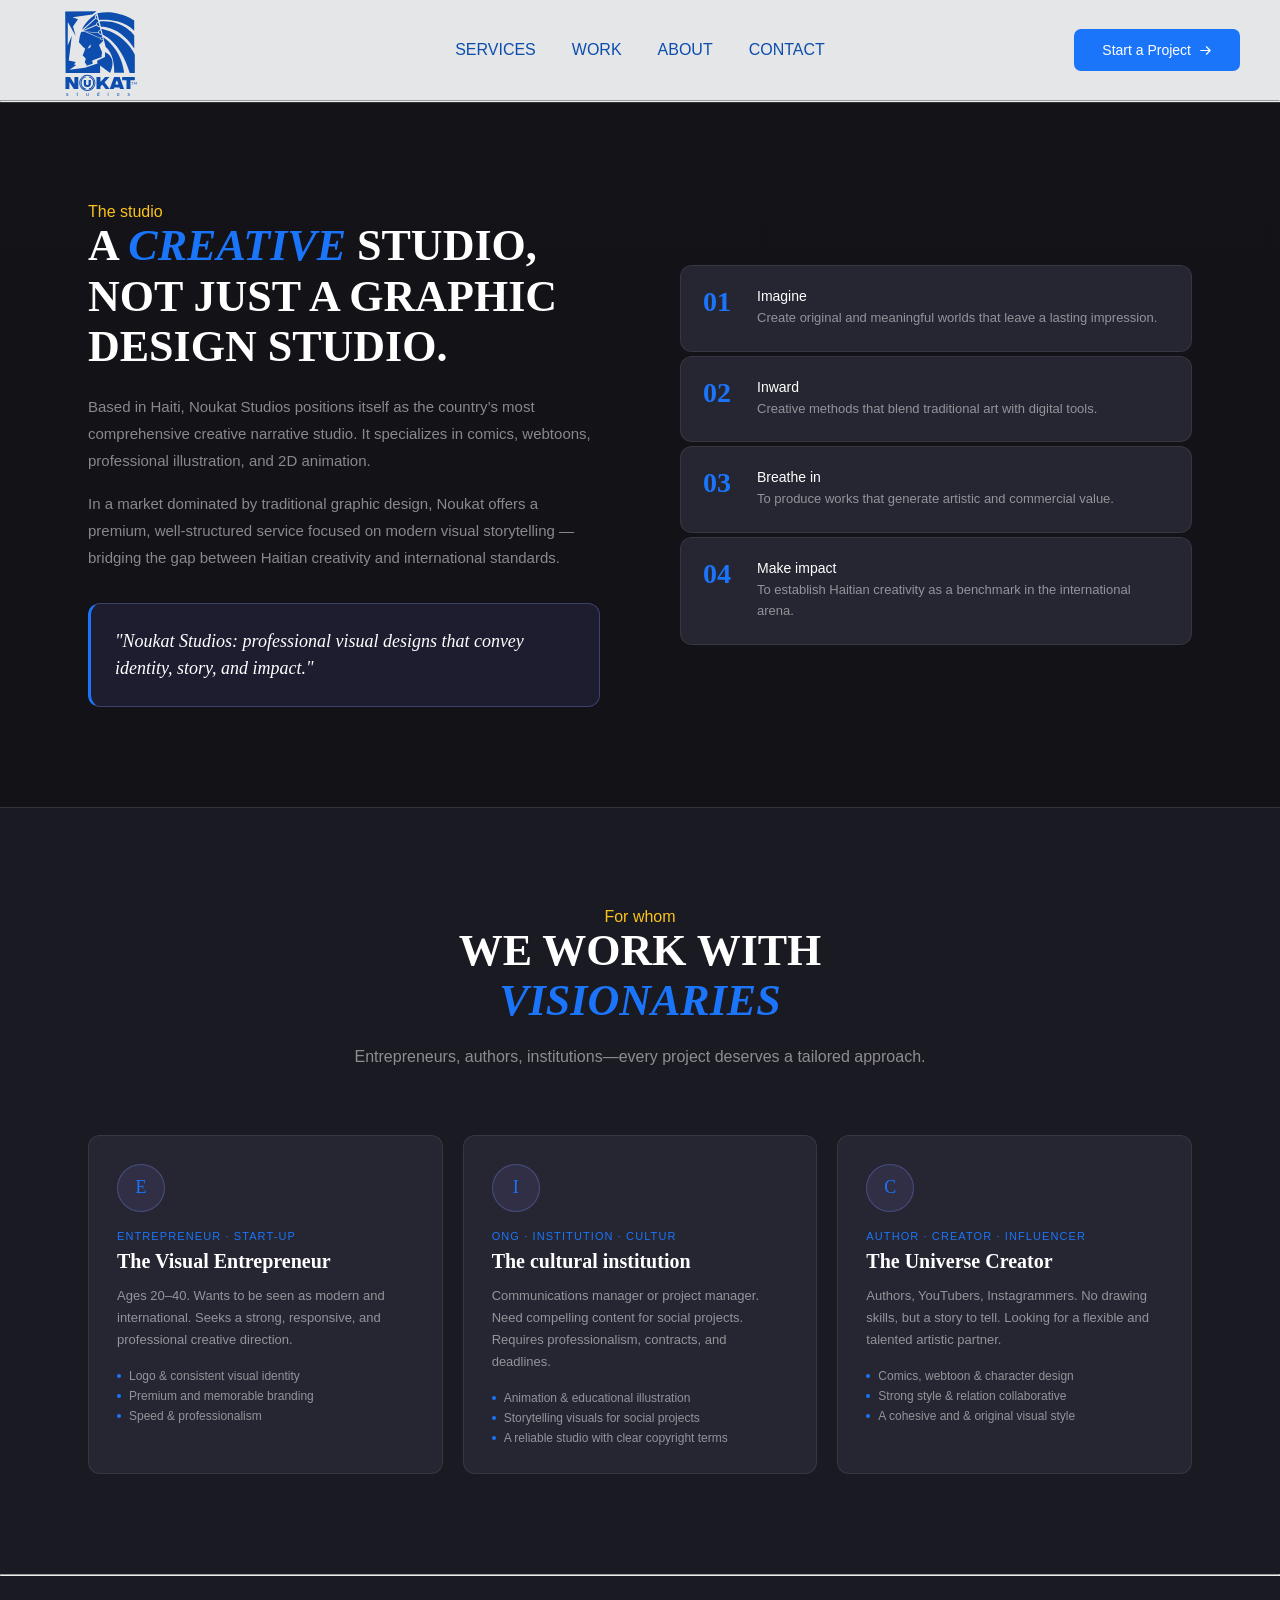
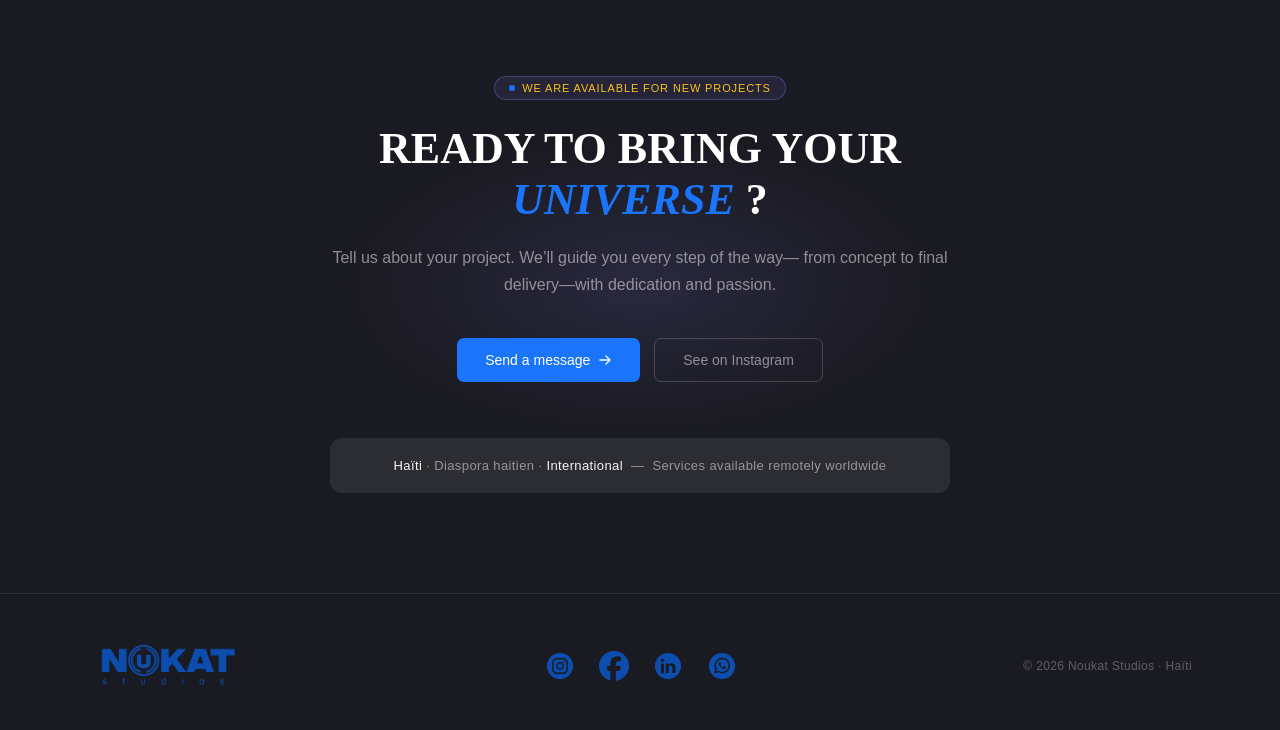
==== about.html @ bc316d93 "Update about.html" ====
<!DOCTYPE html>
<html lang="en">
    <head>
        <meta charset="UTF-8">
        <meta name="viewport" content="width=device-width, initial-scale=1.0">
        <meta name="author" content="Fritzner Richard">
        <title>Noukat studios</title>
        <link rel="icon" href="assets/icon/favicon_io/favicon.ico" type="image/x-icon">
        <link rel="stylesheet" href="css/stylesnoukat.css">
    </head>

    <body>

        <header>
          <nav class="navbar">

            <!-- ===================
                    GAUCHE — Logo 
                 =================== -->
            <div class="logo-nav-left">
                <a href="index.html">
                    <img src="assets/icon/Masque visionnaire Noukat studios-02.svg"
                         alt="Logo Noukat studios">
                </a>
            </div>
        
            <!-- ==========================
                   CENTRE — Liens desktop 
                 ========================== -->
            <ul class="nav-links">
                <li><a href="#services">Services</a></li>
                <li><a href="portfolio.html">Work</a></li>
                <li><a href="about.html">About</a></li>
                <li><a href="contact.html">Contact</a></li>
            </ul>
        
            <!-- =======================
                   DROITE — Bouton CTA 
                 ======================= -->
            <div class="nav-right">
                <a href="contact.html" class="btn btn-primary nav-btn">
                    Start a Project
                    <svg width="13" height="13" viewBox="0 0 14 14" fill="none">
                        <path d="M2 7h10M8 3l4 4-4 4"
                          stroke="currentColor" stroke-width="1.3"
                          stroke-linecap="round" stroke-linejoin="round"/>
                    </svg>
                </a>
            </div>
        
            <!-- BURGER ICON — mobile seulement -->
            <div class="menu-icon" onclick="openMenu()">☰</div>
        
            <!-- SIDEBAR MOBILE -->
            <ul class="sidebar">
                <li class="close-btn" onclick="closeMenu()">✕</li>
                <li><a href="#services">Services</a></li>
                <li><a href="portfolio.html">Portfolio</a></li>
                <li><a href="about.html">About</a></li>
                <li><a href="contact.html">Contact</a></li>
            </ul>
        
        </nav>
        </header>

        <script>
            function openMenu() {
                document.querySelector(".sidebar").style.right = "0";
            }

            function closeMenu() {
                document.querySelector(".sidebar").style.right = "-100%";
            }
        </script>


        <hr class="divider">


        <!-- ===================
                    ABOUT
             =================== -->
             <section class="section about about-section" id="about">
                <div class="section-bg about-bg"></div>
                <div class="container">
 
                    <div class="about-grid">
               
                      <!-- COLONNE GAUCHE — Texte -->
                      <div class="about-left">
                        <p class="section-label">The studio</p>
                        <h2 class="title-lg">
                          A <span class="accent italic">creative</span> studio,
                          not just a graphic design studio.
                        </h2>
               
                        <p class="about-text">
                            Based in Haiti, Noukat Studios positions itself as the country’s most comprehensive
                            creative narrative studio. It specializes in comics, webtoons,
                            professional illustration, and 2D animation.
                        </p>
                        <p class="about-text">
                            In a market dominated by traditional graphic design, Noukat offers
                            a premium, well-structured service focused on modern visual storytelling
                            — bridging the gap between Haitian creativity and international
                            standards.
                        </p>
               
                        <!-- Citation UVP -->
                        <div class="about-uvp">
                          <p class="uvp-text">
                            "Noukat Studios: professional visual designs
                            that convey identity, story, and impact."
                          </p>
                        </div>
                      </div>
               
                      <!-- COLONNE DROITE — Valeurs -->
                      <div class="about-values">
               
                        <div class="value-item">
                          <div class="value-num">01</div>
                          <div class="value-content">
                            <div class="value-title">Imagine</div>
                            <div class="value-desc">
                                Create original and meaningful worlds that leave a lasting impression.
                            </div>
                          </div>
                        </div>
               
                        <div class="value-item">
                          <div class="value-num">02</div>
                          <div class="value-content">
                            <div class="value-title">Inward</div>
                            <div class="value-desc">
                                Creative methods that blend traditional art with digital tools.
                            </div>
                          </div>
                        </div>
               
                        <div class="value-item">
                          <div class="value-num">03</div>
                          <div class="value-content">
                            <div class="value-title">Breathe in</div>
                            <div class="value-desc">
                                To produce works that generate artistic and commercial value.
                            </div>
                          </div>
                        </div>
               
                        <div class="value-item">
                          <div class="value-num">04</div>
                          <div class="value-content">
                            <div class="value-title">Make impact</div>
                            <div class="value-desc">
                                To establish Haitian creativity as a benchmark in the international arena.
                            </div>
                          </div>
                        </div>
               
                      </div>
               
                    </div>
                  </div>
             </section>


             <!-- ══════════════════════════════════════
                     5. CLIENTS CIBLES (PERSONAS)
                  ══════════════════════════════════════ -->
             <section class="section" id="clients">
                 <div class="container">
 
                 <div class="section-header">
                    <p class="section-label">For whom</p>
                    <h2 class="title-lg">
                        We work with
                    <span class="accent italic">visionaries</span>
                       </h2>
                       <p class="section-desc">
                        Entrepreneurs, authors, institutions—every project deserves a
                        tailored approach.
                      </p>
                </div>
 
      <div class="personas-grid">
 
        <!-- PERSONA 1 -->
        <div class="persona-card">
          <div class="persona-avatar">E</div>
          <p class="persona-type">Entrepreneur · Start-up</p>
          <h3 class="persona-title">The Visual Entrepreneur</h3>
          <p class="persona-desc">
            Ages 20–40. Wants to be seen as modern and international.
            Seeks a strong, responsive, and professional creative direction.
          </p>
          <div class="persona-needs">
            <div class="need-item">
              <span class="need-dot"></span>
              Logo &amp; consistent visual identity
            </div>
            <div class="need-item">
              <span class="need-dot"></span>
              Premium and memorable branding
            </div>
            <div class="need-item">
              <span class="need-dot"></span>
              Speed &amp; professionalism
            </div>
          </div>
        </div>
 
        <!-- PERSONA 2 -->
        <div class="persona-card">
          <div class="persona-avatar">I</div>
          <p class="persona-type">ONG · Institution · Cultur</p>
          <h3 class="persona-title">The cultural institution</h3>
          <p class="persona-desc">
            Communications manager or project manager. Need compelling content
            for social projects. Requires professionalism, contracts, and deadlines.
          </p>
          <div class="persona-needs">
            <div class="need-item">
              <span class="need-dot"></span>
              Animation &amp; educational illustration
            </div>
            <div class="need-item">
              <span class="need-dot"></span>
              Storytelling visuals for social projects
            </div>
            <div class="need-item">
              <span class="need-dot"></span>
              A reliable studio with clear copyright terms
            </div>
          </div>
        </div>
 
        <!-- PERSONA 3 -->
        <div class="persona-card">
          <div class="persona-avatar">C</div>
          <p class="persona-type">Author · Creator · Influencer</p>
          <h3 class="persona-title">The Universe Creator</h3>
          <p class="persona-desc">
            Authors, YouTubers, Instagrammers. No drawing skills,
            but a story to tell. Looking for a flexible and talented
            artistic partner.
          </p>
          <div class="persona-needs">
            <div class="need-item">
              <span class="need-dot"></span>
              Comics, webtoon &amp; character design
            </div>
            <div class="need-item">
              <span class="need-dot"></span>
              Strong style &amp; relation collaborative
            </div>
            <div class="need-item">
              <span class="need-dot"></span>
              A cohesive and &amp; original visual style
            </div>
          </div>
        </div>
 
      </div>
    </div>
  </section>
 
     <hr class="divider">

     <!-- ===========
              CTA
          =========== -->
          <section class="section cta-section" id="contact">
            <div class="cta-glow"></div>
            <div class="container">
              <div class="cta-inner">
                <div class="badge" style="margin: 0 auto 24px; display: flex; width: fit-content;">
                  <span class="badge-dot"></span>
                  We are available for new projects
                </div>
                <h2 class="title-lg">
                    Ready to bring your
                  <span class="accent italic">Universe</span> ?
                </h2>
                <p class="cta-sub">
                    Tell us about your project. We’ll guide you every step of the way—
                    from concept to final delivery—with dedication and passion.
                </p>
                <div class="cta-btns">
                  <a href="mailto:contact@noukatstudios.com" class="btn btn-primary">
                    Send a message
                    <svg width="14" height="14" viewBox="0 0 14 14" fill="none">
                      <path d="M2 7h10M8 3l4 4-4 4"
                        stroke="currentColor" stroke-width="1.3"
                        stroke-linecap="round" stroke-linejoin="round"/>
                    </svg>
                  </a>
                  <a href="https://www.instagram.com/noukat_studios/"
                     target="_blank"
                     class="btn btn-ghost">
                    <!--
                      target="_blank" → ouvre le lien dans un
                      NOUVEL onglet du navigateur.
                    -->
                    See on Instagram
                  </a>
                </div>
         
                <!-- Zone géographique -->
                <div class="geo-strip">
                  <strong>Haïti</strong> · Diaspora haitien ·
                  <strong>International</strong> &nbsp;—&nbsp;
                  Services available remotely worldwide
                </div>
         
              </div>
            </div>
          </section>


<!-- ══════════════════════════════════════
       7. FOOTER
       <footer> = pied de page.
       Balise sémantique reconnue par les
       navigateurs et Google.
  ══════════════════════════════════════ -->
  <footer class="footer">
    <div class="container">
      <div class="footer-inner">

        <!-- LOGO a gauche -->
        <div class="footer-logo">
          <img src="assets/icon/new logo Noukat studio-01.png" alt="logo noukat studios" class="footer-logo-img">
        </div>

        <!-- Liens au centre -->
        <nav class="footer-links">
          <a href="https://www.instagram.com/noukat_studios/" class="social-link"><img src="assets/icon/Icon_social_media-ig.svg" alt="logo IG" width="40"></a>
          <a href="https://www.facebook.com/noukatstudios/" class="social-link"><img src="assets/icon/facebook-app-round-icon-01.svg" alt="logo FB" width="34"></a>
          <a href="https://www.linkedin.com/company/noukat-studios/?viewAsMember=true" class="social-link"><img src="assets/icon/Icon_social_media-linkedin.svg" alt="logo linkedin" width="40"></a>
          <a href="https://wa.me/c/50938604335" class="social-link"><img src="assets/icon/Icon_social_media-whatsapp.svg" alt="logo whatsapp" width="40"></a>
        </nav>

        <!-- Copy a droite -->
        <p class="footer-copy">
          &copy; 2026 Noukat Studios · Haïti
          <!--
            &copy; = le symbole copyright ©
            C'est une entité HTML spéciale.
          -->
        </p>
 
      </div>
    </div>
   </footer>
        
  </body>

</html>
---- css/stylesnoukat.css ----
/* VARIABLES — à mettre EN PREMIER dans le CSS */
:root {
    --bg:         #1a1a22;
    --bg2:        #22222b;
    --bg3:        #262632;
    --accent:     #1b75fb;
    --accent-dim: rgba(127, 119, 221, 0.12);
    --accent-mid: rgba(112, 139, 228, 0.35);
    --white:      #ffffff;
    --text:       rgba(255, 255, 255, 0.956);
    --muted:      rgba(255, 255, 255, 0.50);
    --faint:      rgba(255, 255, 255, 0.08);
    --font-title: 'Open sans', serif;
    --font-body:  Arial, sans-serif;
    --radius:     12px;
    --radius-sm:  7px;
}

* {
    margin: 0;
    padding: 0;
    box-sizing: border-box;
}


/* NAVBAR FIX */

.navbar .container {
    position: relative;
    z-index: 1;
}

/* NAVBAR */
.navbar {
  position: fixed;
  top: 0;
  left: 0;
  width: 100%;
  height: 100px;
  display: flex;
  justify-content: space-between;  /* logo | centre | bouton */
  align-items: center;
  background-color: #e4e6e8;
  padding: 0 2.5rem;
  z-index: 1000;
}

/* LOGO GAUCHE */
.logo-nav-left img {
  height: 120px;
  width: auto;
  display: block;
  transition: transform 0.3s ease;
}

.logo-nav-left img:hover {
  transform: rotate(-5deg);
}

/* LIENS CENTRE — position absolute pour centrage parfait */
.nav-links {
  position: absolute;
  left: 50%;
  transform: translateX(-50%);
  display: flex;
  gap: 36px;
  list-style: none;
}

.nav-links a {
  text-decoration: none;
  color: #0d4dae;
  font-size: 1rem;
  font-weight: 500;
  text-transform: uppercase;
  transition: color 0.3s ease;
  position: relative;
  padding-bottom: 4px;
}

/* Underline animé — CORRECTION du bug 6 */
.nav-links a::after {
  content: "";
  position: absolute;
  left: 0;
  bottom: -3px;
  width: 0%;
  height: 2px;
  background: #1b75fb;
  transition: width 0.3s ease;   /* ← width sur ::after, pas sur a */
}

.nav-links a:hover {
  color: #1b75fb;
}

.nav-links a:hover::after {
  width: 100%;                    /* ← s'anime sur ::after */
}

/* BOUTON DROITE */
.nav-right {
  display: flex;
  align-items: center;
}



/* MENU ICON (burger) */
.menu-icon {
    font-size: 2.5rem;
    cursor: pointer;
    display: none; /*  cache sur desktop */
    color: #0d4dae;
}

/* SIDEBAR MOBILE */
.sidebar {
    position: fixed;
    top: 0;
    right: -100%; /* chache par defaut */
    height: 100vh;
    width: 250px;

    background-color: #2696ff;
    backdrop-filter: blur(10px);

    display: flex;
    flex-direction: column;
    padding: 2rem;
    gap: 2rem;

    transition: 0.3s;
    z-index: 999;
}

.sidebar li {
    text-decoration: none;
    list-style: none;
}

.sidebar a {
    text-decoration: none;
    text-transform: uppercase;
    color: #b3e4ff;
    font-size: 1.8rem;
}

/* BOUTON CLOSE */
.close-btn {
    font-size: 2rem;
    cursor: pointer;
    align-self: flex-end;
    color: #b3e4ff;
}

.sidebar li a:hover {
    color: #0d4dae;
}


/* espace pour eviter que le contenu soit cache sous navbar */
body {
    padding-top: 100px;         /* ← même valeur que height de la navbar */
    background-color: var(--bg);
    color: var(--text);
    font-family: var(--font-body);
}

/* ===================
      MOBILE VERSION 
   =================== */
@media (max-width: 768px) {

    .nav-links {
        display: none; /* cache menu desktop */
    }

    .menu-icon {
        display: block; /* affiche burger */
    }

    .logo-nav-left img {
        height: 70px;  /* <- Le logo reduit sur mobile */
        width: auto;
        transform: rotate(-5deg);
    }

    .nav-right {
      display: none;  /* <- cache le bouton CTA sur mobile */
    }

}


/* ============================
           SECTION HERO
   ============================*/

   .hero .container {
    position: relative;
    z-index: 1;
   }

   .hero {
    min-height: 100vh;
    padding-top: 100px;        /* ← doit correspondre à ta navbar de 100px */
    display: flex;
    align-items: center;
    position: relative;
    overflow: hidden;
    background: var(--bg);     /* ← fond sombre indispensable */
}

.hero-bg-image {
    position: absolute;
    inset: 0; /* top:0 right:0 bottom:0 left:0 */
    background-image: url(../image/illustration/cover_illustration_copy.webp);
    background-size: cover;
    background-position: right;
    background-repeat: no-repeat;
    opacity: 0.19; /* Controle la visibiliter */
    z-index: 0;
}

   .hero-grid-bg {
    position: absolute;
    inset: 0;
    background-image: radial-gradient(circle, rgba(127,119,221,0.08) 1px, transparent 1px);
    background-size: 40px 40px;
    pointer-events: none; /* pointer-events: none = l'element ne capte pas
                             les clics. la souris "passe a traverts". */
   }

   .hero-glow {
    position: absolute;
    top: -200px;
    right: -100px;
    width: 700px;
    height: 700px;
    border-radius: 50%;
    background: radial-gradient(circle, rgba(127, 119, 221, 0.12) 0%, transparent 70%);
    pointer-events: none;
   }

   /* Layout deux colonnes du hero */
   .hero-grid {
    display: grid;
    grid-template-columns: 1fr 1fr; /* 1fr 1fr = deux colonnes qui se partagent
                                       l'espace disponible a parts egales.
                                        fr = "fraction" de l'espace disponible. */
    gap: 60px;
    align-items: center;
    width: 100%;
   }

   .hero-stats {
    display: grid;
    grid-template-columns: repeat(3, auto);
    gap: 0;
    border-top: 0.5px solid var(--faint);
    padding-top: 32px;
    width: fit-content;
}

   .hero-left {
    animation: fadeInUp 0.8s ease both;
   }

   .hero-tagline {
    font-size: 13px;
    letter-spacing: 0.1rem;
    text-transform: uppercase;
    color: var(--muted);
    margin-bottom: 20px;
    font-weight: 300;
   }

   .hero-h1 {
    font-family: var(--font-title);
    font-size: clamp(40px, 6vw, 72px);
    font-weight: 800;
    text-transform: uppercase;
    line-height: 1.06;
    color: var(--white);
    margin-bottom: 24px;
   }
   
   .hero-sub {
    font-size: 16px;
    color: var(--muted);
    line-height: 1.75;
    max-width: 460px;
    margin-bottom: 38px;
  }

  /* IMAGE HERO — couvre tout le cadre */
.hero-artwork {
    position: absolute;  /* se superpose au fond du cadre */
    top: 0;
    left: 0;
    width: 100%;
    height: 100%;
    object-fit: cover;   /* ← remplit le cadre sans déformer l'image */
    object-position: center top;  /* ← cadre sur le haut de l'image */
    border-radius: 12px;
}

  .hero-btns {
    display: flex;
    gap: 12px;
    flex-wrap: wrap; /* flex-wrap: wrap → si pas assez de place,
                        les éléments passent à la ligne suivante */
    margin-bottom: 52px;
  }

  /* BOUTONS */
.btn {
    display: inline-flex;
    align-items: center;
    gap: 8px;
    padding: 13px 28px;
    border-radius: 7px;
    font-size: 14px;
    font-weight: 500;
    cursor: pointer;
    transition: all 0.25s ease;
    border: none;
    text-decoration: none;
}

.btn-primary {
    background: var(--accent);
    color: #fff;
}

.btn-primary:hover {
    background: #f89810;
    transform: translateY(-2px);
}

.btn-ghost {
    background: transparent;
    color: var(--muted);
    border: 0.5px solid rgba(255,255,255,0.18);
}

.btn-ghost:hover {
    color: var(--white);
    border-color: rgba(255,255,255,0.45);
    transform: translateY(-2px);
}

/* STATS */
.stat {
    padding: 0 36px 0 0;
    border-right: 0.5px solid var(--faint);
    margin-right: 36px;
}

.stat:last-child {
    border-right: none;
    margin-right: 0;
}

.stat-num {
    font-size: 32px;
    font-weight: 600;
    color: var(--white);
    line-height: 1;
}

.stat-label {
    font-size: 11px;
    color: var(--muted);
    margin-top: 4px;
}

/* HERO RIGHT — Colonne artwork */
.hero-right {
    display: flex;
    justify-content: center;
    align-items: center;
    position: relative;
}

.hero-art-frame {
    width: 100%;
    max-width: 460px;
    aspect-ratio: 3 / 4;
    border-radius: 12px;
    border: 0.5px solid rgba(127,119,221,0.25);
    background: #16161d;
    display: flex;
    align-items: center;
    justify-content: center;
    flex-direction: column;
    gap: 12px;
    position: relative;
    overflow: hidden;
}

.art-placeholder-text {
    font-size: 13px;
    color: var(--muted);
    text-align: center;
    padding: 0 32px;
}

.art-placeholder-icon {
    width: 56px;
    height: 56px;
    border-radius: 50%;
    background: var(--accent-dim);
    border: 1px solid var(--accent-mid);
    display: flex;
    align-items: center;
    justify-content: center;
}

/* FLOATING CARDS 
.floating-card {
    position: absolute;
    background: rgba(54, 54, 70, 0);
    border: 0.5px solid rgb(55, 225, 255);
    border-radius: 7px;
    padding: 10px 14px;
    backdrop-filter: blur(10px);
}

.floating-card.top-right {
    top: 20px;
    right: -20px;
}

.floating-card.bottom-left {
    bottom: 28px;
    left: -20px;
}

.fc-title {
    font-size: 12px;
    font-weight: 500;
    color: #fbc31b;
    margin-bottom: 2px;
}

.fc-sub {
    font-size: 11px;
    color: var(--muted);
}
    */

/* BADGE */
.badge {
    display: inline-flex;
    align-items: center;
    gap: 7px;
    background: var(--accent-dim);
    border: 0.5px solid var(--accent-mid);
    border-radius: 99px;
    padding: 5px 14px;
    font-size: 11px;
    letter-spacing: 0.08em;
    text-transform: uppercase;
    color: #fbc31b;   /* #1b75fb */
}

.badge-dot {
    width: 6px;
    height: 6px;
    border-radius: 50%;
    background: var(--accent);
}

/* CONTAINER */
.container {
    max-width: 1160px;
    margin: 0 auto;
    padding: 0 28px;
}

@keyframes fadeInUp {
    from {
        opacity: 0;
        transform: translateY(28px);
    }
    to {
        opacity: 1;
        transform: translateY(0);
    }
}

/* =====================
      SECTION SERVICES 
   ===================== */
   .section {
    padding: 100px 0;
   }

   .section-header {
    text-align: center;
    max-width: 580px;
    margin: 0 auto 64px;
   }

   .section-label {
    color: #fbc31b;
   }

   .accent-italic {
    color: #2696ff;
   }

   .section-header .title-lg {
    margin-bottom: 16px;
   }

   .section-desc {
    font-size: 16px;
    color: var(--muted);
    line-height: 1.75;
   }


   /* TITRES DE SECTION */
.title-lg {
  font-family: var(--font-title);
  font-size: clamp(28px, 4vw, 44px);
  font-weight: 700;
  text-transform: uppercase;
  line-height: 1.15;
  color: var(--white);
  margin-bottom: 16px;
}

.accent {
  color: var(--accent);
}

.italic {
  font-style: italic;
}


   .services-section {
    position: relative;
    overflow: hidden;
   }

   .services-section .container {
    position: relative;
    z-index: 1;
   }

   .services-bg {
    position: absolute;
    inset: 0;
    background-image: url(../image/illustration/Design-Cover-3.webp);
    opacity: 0.19; /* Controle la visibiliter */
    background-size: cover;
    background-position: center;
    z-index: 0;
   }

   /* GRILLE DE 3 CARTES SERVICES */
   .services-grid {
    display: grid;
    grid-template-columns: repeat(3, 1fr); /* repeat (3, 1fr) = 3 colonnes egales.
                                               equivalent a ecrire "1fr 1fr 1fr". */
    gap: 20px;
   }

   .service-card {
    background: var(--bg3);
    border: 0.5px solid var(--faint);
    border-radius: var(--radius);
    padding: 32px 28px;
    transition: border-color 0.3s, transform 0.3s;
    cursor: default;
   }

   .service-card:hover {
    border-color: var(--accent-mid);
    transform: translateY(-4px);
   }

   .service-icon {
    width: 44px;
    height: 44px;
    border-radius: var(--radius-sm);
    background: var(--accent-dim);
    border: 0.5px solid var(--accent-mid);
    display: flex;
    align-items: center;
    justify-content: center;
    margin-bottom: 22px;
   }

   .service-number {
    font-family: var(--font-title);
    font-size: 11px;
    color: var(--accent);
    letter-spacing: 0.1em;
    margin-bottom: 10px;
   }

   .service-title {
    font-family: var(--font-title);
    font-size: 22px;
    font-weight: 600;
    color: var(--white);
    margin-bottom: 12px;
    line-height: 1.2;
   }

   .service-desc {
    font-size: 14px;
    color: var(--muted);
    line-height: 1.7;
    margin-bottom: 24px;
  }

  .service-tags {
    display: flex;
    flex-wrap: wrap;
    gap: 6px;
  }

  .service-tag {
    padding: 3px 10px;
    background: var(--faint);
    border-radius: 99px;
    font-size: 11px;
    color: var(--muted);
  }


  /* ============================
           SECTION A PROPOS
     ============================ */
     .about-section .container {
      position: relative;
      z-index: 1;
  }

   .about {
      background: var(--bg2);
      border-top: 0.5px solid var(--faint);
      border-bottom: 0.5px solid var(--faint);
    }

   .about-section {
      position: relative;
      overflow: hidden;
  }
  
  .about-bg {
      position: absolute;
      inset: 0;
      background-image: 
          linear-gradient(rgba(17,17,22,0.9), rgba(17,17,22,0.95)),
          url("../image/background/about-bg.webp");
      background-size: cover;
      background-position: center;
      z-index: 0;
  }
 
    .about-grid {
      display: grid;
      grid-template-columns: 1fr 1fr;
      gap: 80px;
      align-items: center;
    }
 
    .about-left .title-lg {
      margin-bottom: 20px;
    }
 
    .about-text {
      font-size: 15px;
      color: var(--muted);
      line-height: 1.8;
      margin-bottom: 16px;
    }
 
    .about-uvp {
      margin-top: 32px;
      padding: 24px;
      background: var(--accent-dim);
      border: 0.5px solid var(--accent-mid);
      border-radius: var(--radius);
      border-left: 3px solid var(--accent);
    }
 
    .uvp-text {
      font-family: var(--font-title);
      font-size: 18px;
      font-style: italic;
      color: var(--white);
      line-height: 1.5;
    }
 
    /* Valeurs clés à droite */
    .about-values {
      display: flex;
      flex-direction: column;
      /* flex-direction: column → les enfants s'empilent
         verticalement (au lieu de la ligne par défaut) */
      gap: 4px;
    }
 
    .value-item {
      display: flex;
      align-items: flex-start;
      /* flex-start → aligne en haut (et non au centre) */
      gap: 18px;
      padding: 22px;
      background: var(--bg3);
      border: 0.5px solid var(--faint);
      border-radius: var(--radius);
      transition: border-color 0.25s;
    }
 
    .value-item:hover {
      border-color: var(--accent-mid);
    }
 
    .value-num {
      font-family: var(--font-title);
      font-size: 28px;
      font-weight: 600;
      color: var(--accent);
      line-height: 1;
      min-width: 36px;
    }
 
    .value-content {}
 
    .value-title {
      font-size: 14px;
      font-weight: 500;
      color: var(--white);
      margin-bottom: 4px;
    }
 
    .value-desc {
      font-size: 13px;
      color: var(--muted);
      line-height: 1.6;
    }


    /* ══════════════════════════════════════════════════
     5. SECTION CLIENTS CIBLES (PERSONAS)
  ══════════════════════════════════════════════════ */
  .personas-grid {
      display: grid;
      grid-template-columns: repeat(3, 1fr);
      gap: 20px;
    }
 
    .persona-card {
      background: var(--bg3);
      border: 0.5px solid var(--faint);
      border-radius: var(--radius);
      padding: 28px;
      transition: border-color 0.3s, transform 0.3s;
    }
 
    .persona-card:hover {
      border-color: var(--accent-mid);
      transform: translateY(-4px);
    }
 
    .persona-avatar {
      width: 48px;
      height: 48px;
      border-radius: 50%;
      background: var(--accent-dim);
      border: 1px solid var(--accent-mid);
      display: flex;
      align-items: center;
      justify-content: center;
      margin-bottom: 18px;
      font-family: var(--font-title);
      font-size: 18px;
      color: var(--accent);
    }
 
    .persona-type {
      font-size: 11px;
      letter-spacing: 0.1em;
      text-transform: uppercase;
      color: var(--accent);
      margin-bottom: 8px;
    }
 
    .persona-title {
      font-family: var(--font-title);
      font-size: 20px;
      font-weight: 600;
      color: var(--white);
      margin-bottom: 12px;
    }
 
    .persona-desc {
      font-size: 13px;
      color: var(--muted);
      line-height: 1.7;
      margin-bottom: 18px;
    }
 
    .persona-needs {
      display: flex;
      flex-direction: column;
      gap: 6px;
    }
 
    .need-item {
      display: flex;
      align-items: center;
      gap: 8px;
      font-size: 12px;
      color: var(--muted);
    }
 
    .need-dot {
      width: 4px;
      height: 4px;
      border-radius: 50%;
      background: var(--accent);
      flex-shrink: 0;
      /* flex-shrink: 0 → le point ne rétrécit jamais */
    }
 
 
    /* ══════════════════════════════════════════════════
       6. SECTION CTA (APPEL À L'ACTION)
    ══════════════════════════════════════════════════ */
    .cta-section {
      text-align: center;
      position: relative;
      overflow: hidden;
    }
 
    .cta-glow {
      position: absolute;
      top: 50%;
      left: 50%;
      transform: translate(-50%, -50%);
      /*
        transform: translate(-50%, -50%) →
        déplace l'élément de -50% de SA PROPRE taille.
        Combiné avec top:50% left:50%, ça centre parfaitement.
      */
      width: 600px;
      height: 300px;
      border-radius: 50%;
      background: radial-gradient(
        ellipse,
        rgba(127, 119, 221, 0.15) 0%,
        transparent 70%
      );
      pointer-events: none;
    }
 
    .cta-inner {
      position: relative;
      max-width: 620px;
      margin: 0 auto;
    }
 
    .cta-inner .title-lg {
      margin-bottom: 18px;
    }
 
    .cta-sub {
      font-size: 16px;
      color: var(--muted);
      margin-bottom: 40px;
      line-height: 1.7;
    }
 
    .cta-btns {
      display: flex;
      gap: 14px;
      justify-content: center;
      flex-wrap: wrap;
    }
 
    /* Zone géographique */
    .geo-strip {
      margin-top: 56px;
      padding: 20px;
      background: var(--faint);
      border-radius: var(--radius);
      font-size: 13px;
      color: var(--muted);
      letter-spacing: 0.03em;
      text-align: center;
    }
 
    .geo-strip strong {
      color: var(--text);
      font-weight: 500;
    }


    /* ══════════════════════════════════════════════════
         7. FOOTER
      ══════════════════════════════════════════════════ */
      .footer {
        border-top: 0.5px solid var(--faint);
        padding: 40px 0 32px;
      }
   
      .footer-inner {
        display: flex;
        align-items: center;
        justify-content: space-between;
        flex-wrap: wrap;
        gap: 20px;
      }
   
      .footer-logo {
        font-family: var(--font-title);
        font-size: 16px;
        color: var(--white);
        letter-spacing: 0.05em;
      }

      .footer-logo-img {
        width: 170px;
        height: auto;
        display: block;
    }
   
      .footer-links {
        display: flex;
        gap: 24px;
      }

      .social-link {
        display: inline-flex;
        transition: transform 0.3s ease;
    }
    
    .social-link:hover { transform: translateY(-4px); }
    
    .social-link img {
        width: 30px;
        height: 30px;
        transition: filter 0.3s ease;
    }
    
    .social-link:hover img {
        filter: brightness(0) invert(1);
    }
    
    .footer-copy {
        font-size: 12px;
        color: rgba(255,255,255,0.3);
        letter-spacing: 0.03em;
    }
   
   
      /* ══════════════════════════════════════════════════
         ANIMATIONS
         @keyframes définit les étapes d'une animation.
      ══════════════════════════════════════════════════ */
      @keyframes fadeInUp {
        /*
          from → état de DÉPART de l'animation
          to   → état de ARRIVÉE de l'animation
        */
        from {
          opacity: 0;
          /* opacity: 0 → invisible */
          transform: translateY(28px);
          /* décalé de 28px vers le bas */
        }
        to {
          opacity: 1;
          /* opacity: 1 → visible */
          transform: translateY(0);
          /* revient à sa position normale */
        }
      }
   
      @keyframes pulse {
        0%, 100% { opacity: 1; }
        50% { opacity: 0.5; }
        /*
          Le point du badge "pulse" entre opacité 1 et 0.5.
          0%=début, 50%=milieu, 100%=fin (=début car en boucle)
        */
      }
   
      .badge-dot {
        animation: pulse 2s ease-in-out infinite;
        /*
          "infinite" → l'animation se répète à l'infini.
        */
      }
   
   
      /* ══════════════════════════════════════════════════
         RESPONSIVE — MEDIA QUERIES
         Adapte la page aux différents écrans.
   
         @media (max-width: 768px) → s'applique uniquement
         si la largeur de l'écran est ≤ 768px (tablettes/mobile)
      ══════════════════════════════════════════════════ */




      @media (max-width: 900px) {
        .services-grid,
        .personas-grid {
          grid-template-columns: 1fr;
          /* sur petit écran : 1 seule colonne */
        }
      }
   
      @media (max-width: 768px) {
        .hero-grid,
        .about-grid {
          grid-template-columns: 1fr;
          /* une seule colonne sur mobile */
          gap: 40px;
        }

        .footer-logo-img {
          width: 120px;
      }
   
        .hero-right {
          display: none;
          /* cache l'artwork sur mobile pour gagner de la place */
        }
   
        .nav-links {
          display: none;
          /* cache les liens nav sur mobile */
        }
   
        .hero-stats {
          grid-template-columns: repeat(3, auto);
        }
   
        .footer-inner {
          flex-direction: column;
          text-align: center;
        }
   
        .footer-links {
          justify-content: center;
          transition: 0.3s ease;
        }
        .footer-links:hover {
            color: #e4e6e8;
        }

        .footer-copy {
          font-size: 12px;
          color: rgba(255, 255, 255, 0.35);
          letter-spacing: 0.03em;
      }

      }
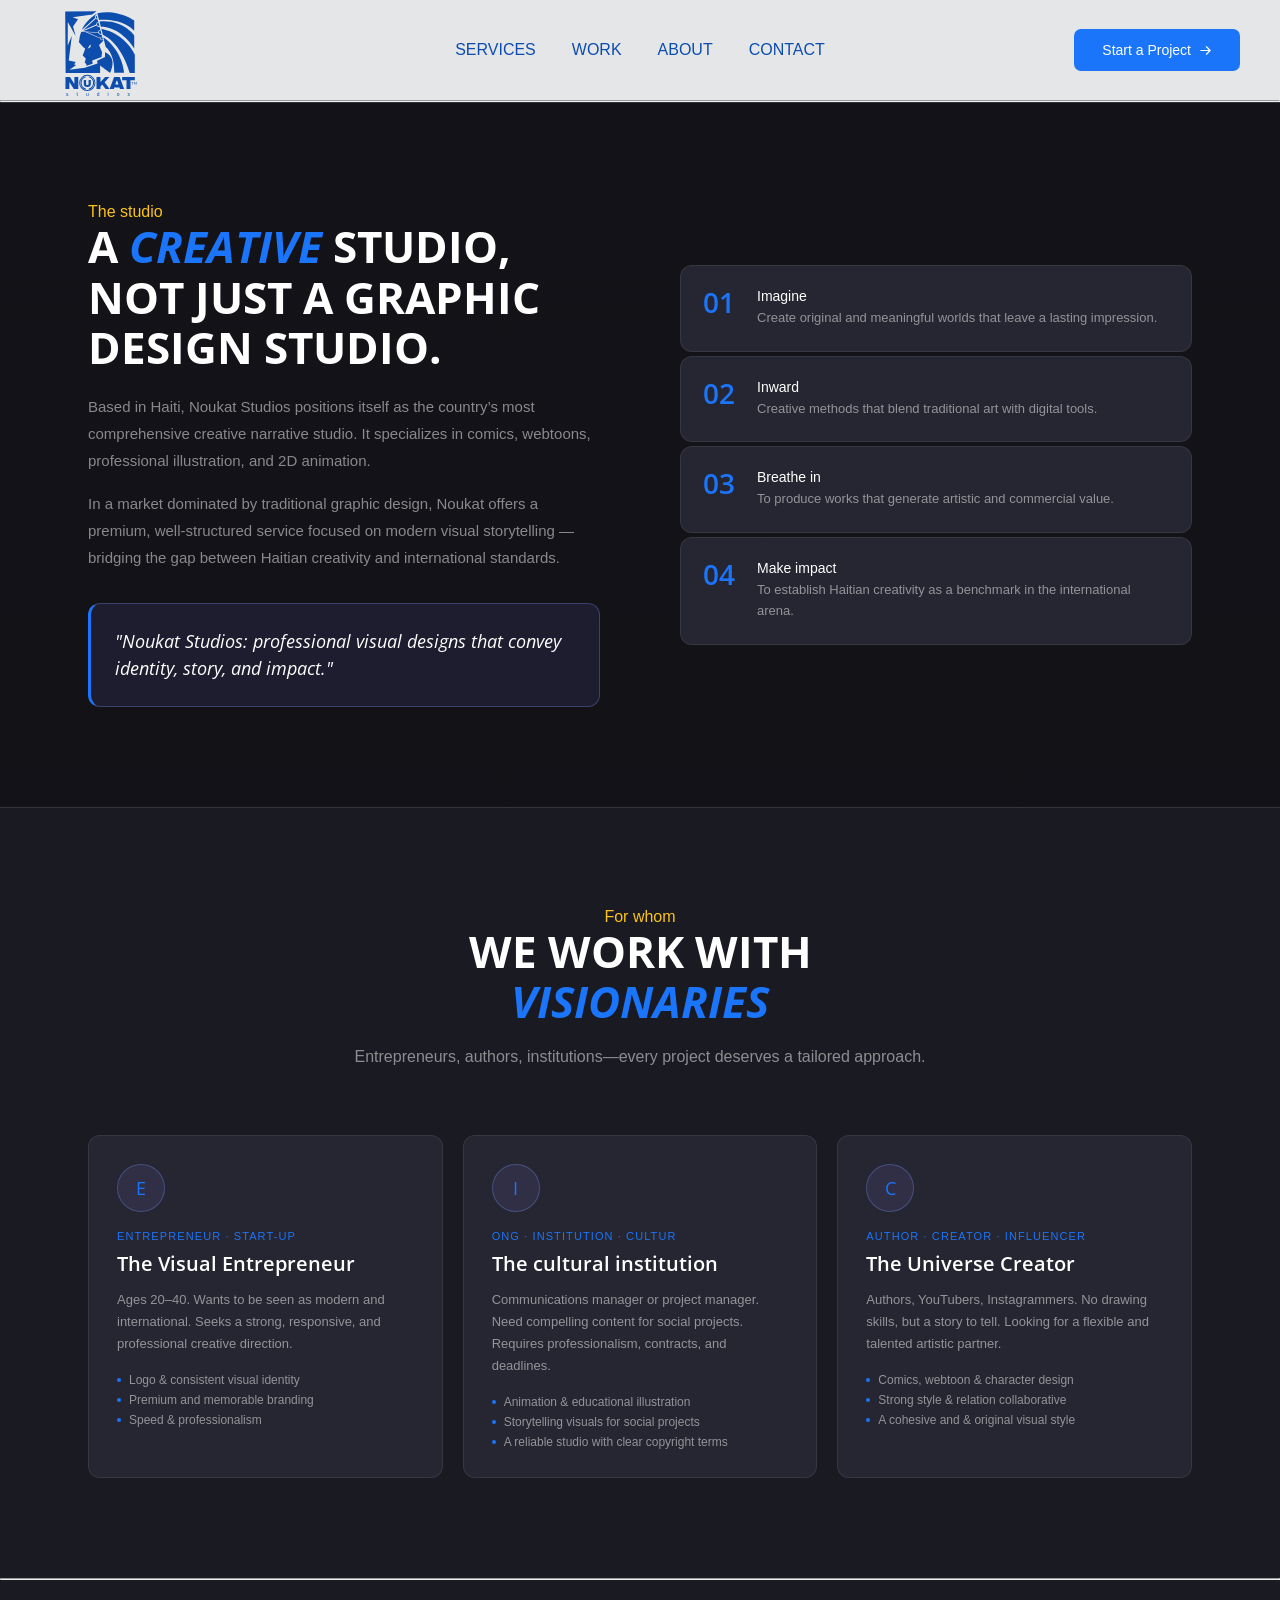
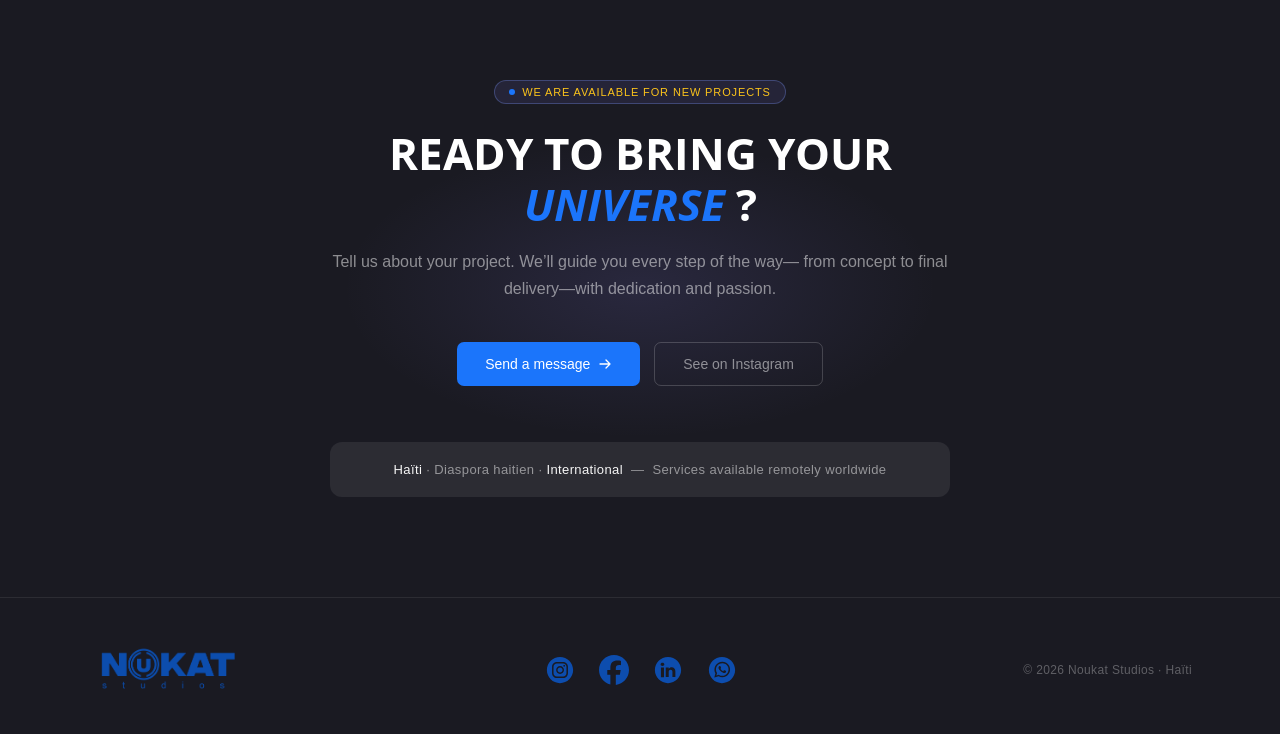
==== commit a106d57e: "Update about.html" ====
--- a/about.html
+++ b/about.html
@@ -6,6 +6,17 @@
         <meta name="author" content="Fritzner Richard">
         <title>Noukat studios</title>
         <link rel="icon" href="assets/icon/favicon_io/favicon.ico" type="image/x-icon">
+        <!-- ↓ ÉTAPE 1 : preconnect — dit au navigateur de se connecter
+              à Google Fonts le plus tôt possible.
+              Accélère le chargement de la police. -->
+    <link rel="preconnect" href="https://fonts.googleapis.com">
+    <link rel="preconnect" href="https://fonts.gstatic.com" crossorigin>
+
+    <!-- ↓ ÉTAPE 2 : importe la police Open Sans avec les graisses
+              dont tu as besoin.
+              300 = light, 400 = normal, 500 = medium,
+              600 = semibold, 700 = bold, 800 = extrabold -->
+    <link href="https://fonts.googleapis.com/css2?family=Open+Sans:ital,wght@0,300;0,400;0,500;0,600;0,700;0,800;1,400;1,600&display=swap" rel="stylesheet">
         <link rel="stylesheet" href="css/stylesnoukat.css">
     </head>
 
--- a/css/stylesnoukat.css
+++ b/css/stylesnoukat.css
@@ -212,15 +212,69 @@
     background: var(--bg);     /* ← fond sombre indispensable */
 }
 
-.hero-bg-image {
+/* ══════════════════════════
+   VIDEO BACKGROUND HERO
+   ══════════════════════════ */
+
+   .hero-video-bg {
     position: absolute;
-    inset: 0; /* top:0 right:0 bottom:0 left:0 */
-    background-image: url(../image/illustration/cover_illustration_copy.webp);
-    background-size: cover;
-    background-position: right;
-    background-repeat: no-repeat;
-    opacity: 0.19; /* Controle la visibiliter */
+    inset: 0;              /* couvre toute la section hero */
     z-index: 0;
+    overflow: hidden;
+}
+
+.hero-video {
+    width: 100%;
+    height: 100%;
+    object-fit: cover;
+    /*
+        object-fit: cover → la vidéo remplit tout l'espace
+        sans se déformer, comme background-size: cover
+        pour une image.
+    */
+    object-position: center;
+
+    /* FILTRE : assombrit + donne une teinte bleue */
+    filter:
+        brightness(0.35)
+        saturate(1.4)
+        hue-rotate(20deg);
+    /*
+        brightness(0.35) → réduit la luminosité à 35%
+                           pour que le texte reste lisible
+        saturate(1.4)    → intensifie les couleurs
+        hue-rotate(200deg) → décale les couleurs vers le bleu
+                             0° = normal, 120° = vert, 240° = bleu
+    */
+
+    pointer-events: none;
+    /* La souris "passe à travers" la vidéo */
+}
+
+/* FALLBACK — si la vidéo ne se charge pas,
+   un fond sombre avec teinte bleue s'affiche */
+.hero-video-bg::after {
+    content: "";
+    position: absolute;
+    inset: 0;
+    background: linear-gradient(
+        135deg,
+        rgba(10, 15, 40, 0.6) 0%,
+        rgba(27, 117, 251, 0.15) 100%
+    );
+    pointer-events: none;
+}
+
+/* MOBILE — désactive la vidéo sur petit écran
+   pour économiser la bande passante */
+@media (max-width: 768px) {
+    .hero-video {
+        display: none;
+    }
+
+    .hero-video-bg {
+        background: var(--bg);
+    }
 }
 
    .hero-grid-bg {
@@ -556,7 +610,7 @@
    .services-bg {
     position: absolute;
     inset: 0;
-    background-image: url(../image/illustration/Design-Cover-3.webp);
+    background-image: url(../image/illustration/new_illustration_cover.webp);
     opacity: 0.19; /* Controle la visibiliter */
     background-size: cover;
     background-position: center;
@@ -1072,3 +1126,247 @@
       }
 
 
+      /* ══════════════════════════════════════════════════
+   SHOWCASE CARDS — fiches animées style studio
+   ══════════════════════════════════════════════════ */
+
+/* PILE DE 3 CARTES — version Hero et About */
+.showcase-stack {
+  position: relative;
+  width: 100%;
+  max-width: 380px;
+  height: 480px;
+  margin: 0 auto;
+}
+
+/* CHAQUE CARTE dans la pile */
+.showcase-card {
+  position: absolute;
+  border-radius: 14px;
+  overflow: hidden;
+  border: 1px solid rgba(27, 117, 251, 0.25);
+  background: var(--bg3);
+  box-shadow:
+      0 20px 60px rgba(0, 0, 0, 0.5),
+      0 0 0 0.5px rgba(255, 255, 255, 0.06);
+  /*
+      box-shadow multiple : on peut en empiler.
+      Virgule = nouvelle ombre.
+      La première donne la profondeur.
+      La deuxième est un contour très fin.
+  */
+  transition: transform 0.4s ease, box-shadow 0.4s ease;
+  cursor: pointer;
+}
+
+/* IMAGES dans les cartes */
+.showcase-card img {
+  width: 100%;
+  height: 100%;
+  object-fit: cover;
+  display: block;
+  transition: transform 0.5s ease;
+}
+
+.showcase-card:hover img {
+  transform: scale(1.04);
+}
+
+/* ÉTIQUETTE en bas de chaque carte */
+.showcase-label {
+  position: absolute;
+  bottom: 0;
+  left: 0;
+  right: 0;
+  padding: 16px;
+  background: linear-gradient(
+      to top,
+      rgba(10, 10, 20, 0.92) 0%,
+      transparent 100%
+  );
+  /*
+      linear-gradient to top → fond sombre en bas,
+      transparent vers le haut.
+      Donne lisibilité au texte sans cacher l'image.
+  */
+}
+
+.sc-tag {
+  display: inline-block;
+  font-size: 9px;
+  letter-spacing: 0.1em;
+  text-transform: uppercase;
+  color: var(--accent);
+  background: rgba(27, 117, 251, 0.15);
+  border: 0.5px solid rgba(27, 117, 251, 0.4);
+  border-radius: 99px;
+  padding: 3px 10px;
+  margin-bottom: 6px;
+}
+
+.sc-title {
+  font-size: 13px;
+  font-weight: 500;
+  color: var(--white);
+  letter-spacing: 0.02em;
+}
+
+/* ══ POSITIONNEMENT DES 3 CARTES ══════════════════
+
+ card-3 (derrière)  → décalée en bas à droite
+ card-2 (milieu)    → légèrement décalée
+ card-1 (devant)    → position principale
+
+ L'effet de profondeur vient du décalage
+ et de la rotation légère de chaque carte.
+*/
+
+.card-3 {
+  width: 75%;
+  height: 65%;
+  bottom: 0;
+  right: 0;
+  transform: rotate(6deg) translateY(20px);
+  opacity: 0.6;
+  z-index: 1;
+  /* Animation au chargement de la page */
+  animation: cardReveal3 0.8s 0.6s ease both;
+}
+
+.card-2 {
+  width: 82%;
+  height: 72%;
+  bottom: 30px;
+  right: 20px;
+  transform: rotate(3deg) translateY(10px);
+  opacity: 0.8;
+  z-index: 2;
+  animation: cardReveal2 0.8s 0.3s ease both;
+}
+
+.card-1 {
+  width: 88%;
+  height: 78%;
+  bottom: 60px;
+  left: 0;
+  transform: rotate(-2deg);
+  z-index: 3;
+  animation: cardReveal1 0.8s 0s ease both;
+}
+
+/* Hover sur la pile : les cartes s'écartent */
+.showcase-stack:hover .card-1 {
+  transform: rotate(-4deg) translateY(-8px);
+  box-shadow: 0 30px 80px rgba(0, 0, 0, 0.6);
+}
+
+.showcase-stack:hover .card-2 {
+  transform: rotate(5deg) translateY(5px) translateX(15px);
+}
+
+.showcase-stack:hover .card-3 {
+  transform: rotate(10deg) translateY(20px) translateX(20px);
+  opacity: 0.75;
+}
+
+/* ══ VERSION ABOUT ════════════════════════════════
+ Dans About, la pile est intégrée à la grille.
+ On remplace about-values par showcase-stack
+ en gardant les mêmes proportions.
+*/
+.about-stack {
+  height: 420px;
+  max-width: 340px;
+  align-self: center;
+}
+
+/* ══ BANDE STRIP PORTFOLIO ══════════════════════ */
+.showcase-strip {
+  display: grid;
+  grid-template-columns: repeat(4, 1fr);
+  gap: 12px;
+  padding: 32px 0 40px;
+  max-width: 1300px;
+  margin: 0 auto;
+  padding-left: 28px;
+  padding-right: 28px;
+  border-bottom: 0.5px solid var(--faint);
+}
+
+/* Dans la bande, les cartes sont en position relative */
+.strip-card {
+  position: relative;    /* ← écrase le position: absolute de base */
+  height: 220px;
+  border-radius: 10px;
+  overflow: hidden;
+  animation: cardReveal1 0.6s ease both;
+}
+
+.strip-card:nth-child(1) { animation-delay: 0s; }
+.strip-card:nth-child(2) { animation-delay: 0.1s; }
+.strip-card:nth-child(3) { animation-delay: 0.2s; }
+.strip-card:nth-child(4) { animation-delay: 0.3s; }
+
+/* ══ ANIMATIONS D'ENTRÉE ══════════════════════════
+
+ Chaque carte entre depuis le bas avec un
+ délai différent → effet "stagger" (en cascade).
+ C'est la signature des sites de studios créatifs.
+*/
+@keyframes cardReveal1 {
+  from {
+      opacity: 0;
+      transform: rotate(-2deg) translateY(40px);
+  }
+  to {
+      opacity: 1;
+      transform: rotate(-2deg) translateY(0);
+  }
+}
+
+@keyframes cardReveal2 {
+  from {
+      opacity: 0;
+      transform: rotate(3deg) translateY(40px);
+  }
+  to {
+      opacity: 0.8;
+      transform: rotate(3deg) translateY(10px);
+  }
+}
+
+@keyframes cardReveal3 {
+  from {
+      opacity: 0;
+      transform: rotate(6deg) translateY(40px);
+  }
+  to {
+      opacity: 0.6;
+      transform: rotate(6deg) translateY(20px);
+  }
+}
+
+/* ══ RESPONSIVE ══════════════════════════════════ */
+@media (max-width: 900px) {
+  .showcase-strip {
+      grid-template-columns: repeat(2, 1fr);
+  }
+}
+
+@media (max-width: 768px) {
+  /* Cache les piles sur mobile — trop compact */
+  .showcase-stack {
+      display: none;
+  }
+
+  .showcase-strip {
+      grid-template-columns: repeat(2, 1fr);
+      gap: 8px;
+  }
+
+  .strip-card {
+      height: 160px;
+  }
+}
+
+
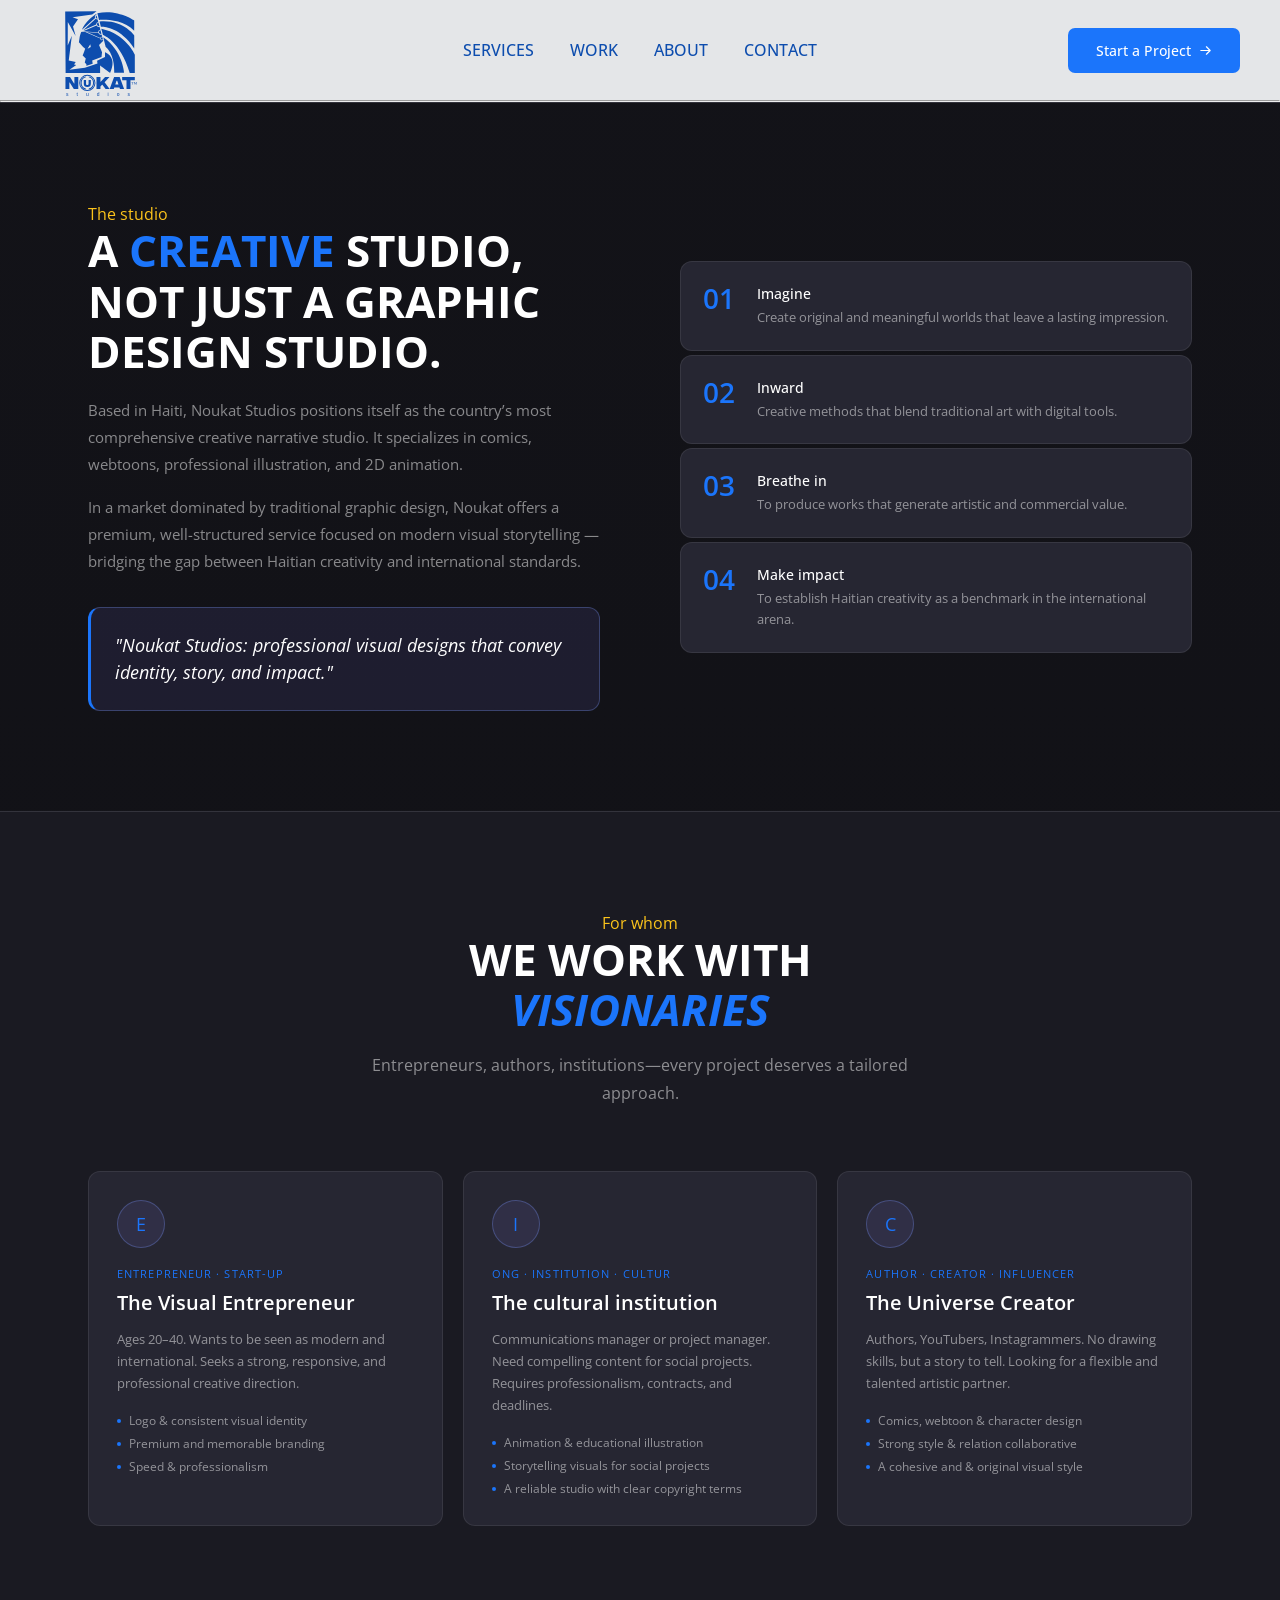
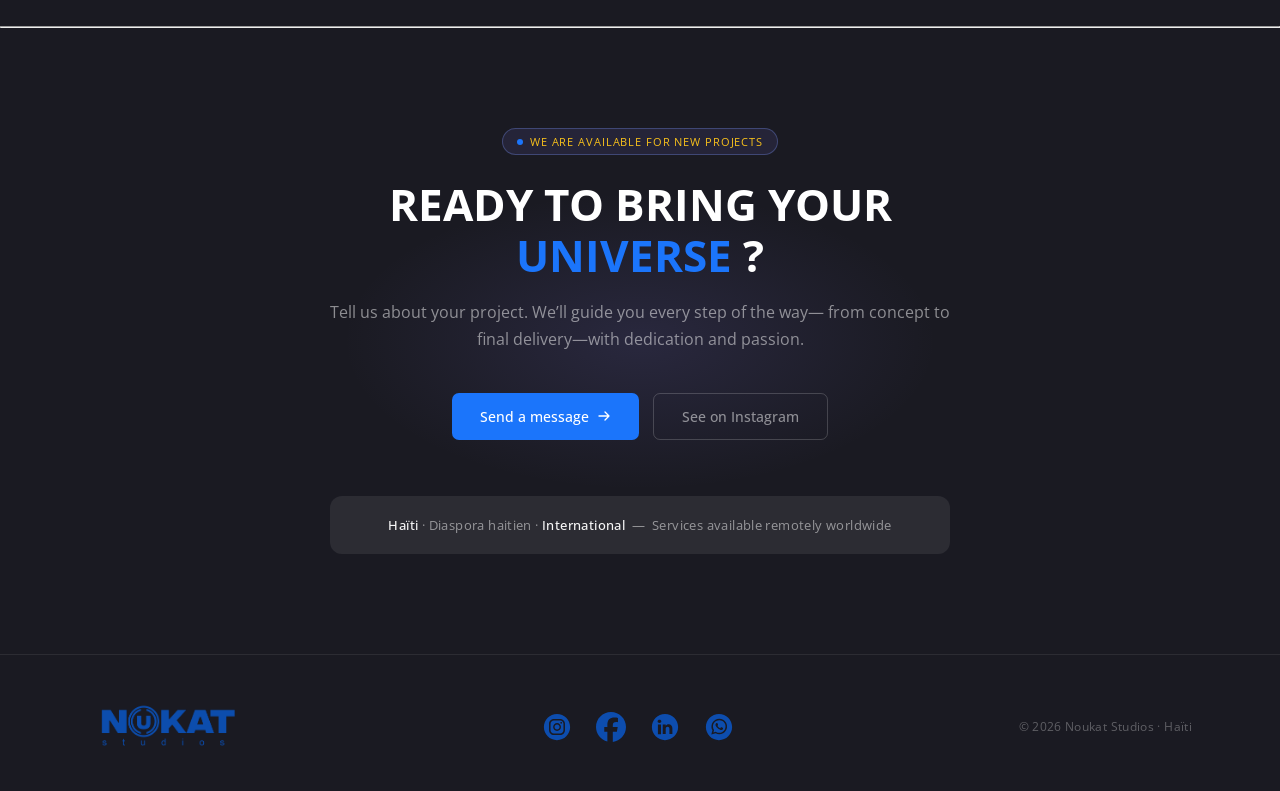
==== commit 4c8112f4: "Update about.html" ====
--- a/about.html
+++ b/about.html
@@ -101,7 +101,7 @@
                       <div class="about-left">
                         <p class="section-label">The studio</p>
                         <h2 class="title-lg">
-                          A <span class="accent italic">creative</span> studio,
+                          A <span class="accent bold">creative</span> studio,
                           not just a graphic design studio.
                         </h2>
                
@@ -291,7 +291,7 @@
                 </div>
                 <h2 class="title-lg">
                     Ready to bring your
-                  <span class="accent italic">Universe</span> ?
+                  <span class="accent bold">Universe</span> ?
                 </h2>
                 <p class="cta-sub">
                     Tell us about your project. We’ll guide you every step of the way—
--- a/css/stylesnoukat.css
+++ b/css/stylesnoukat.css
@@ -10,8 +10,8 @@
     --text:       rgba(255, 255, 255, 0.956);
     --muted:      rgba(255, 255, 255, 0.50);
     --faint:      rgba(255, 255, 255, 0.08);
-    --font-title: 'Open sans', serif;
-    --font-body:  Arial, sans-serif;
+    --font-title: 'Open Sans', 'Helvetica Neue', Arial, sans-serif;
+    --font-body:  Open Sans, sans-serif;
     --radius:     12px;
     --radius-sm:  7px;
 }
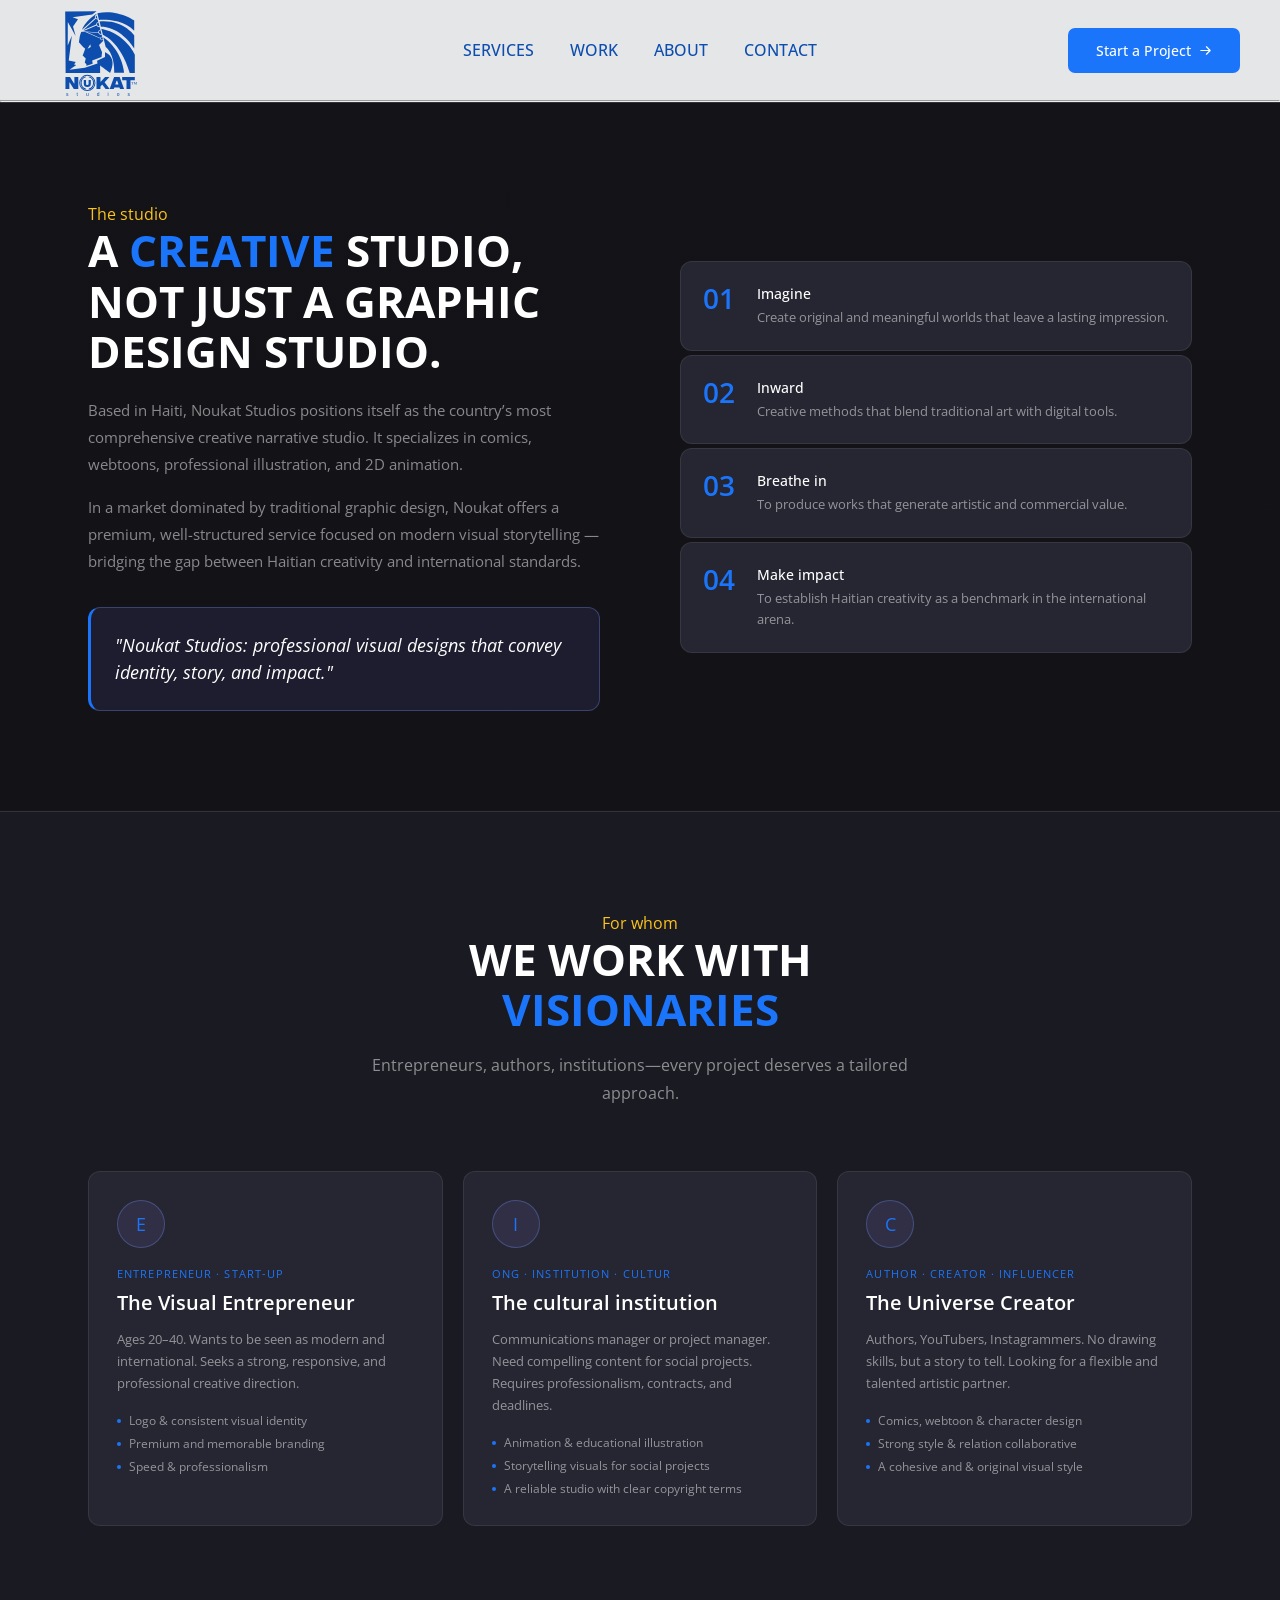
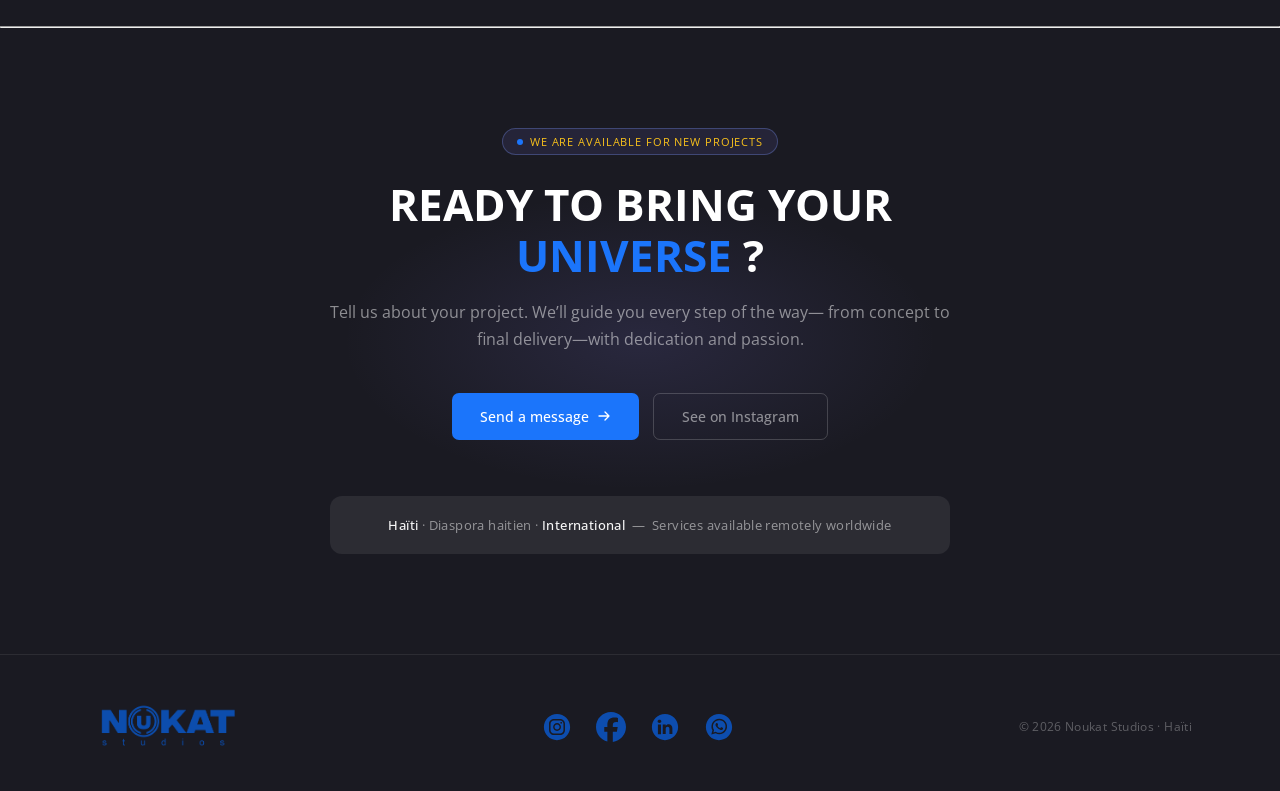
==== commit 985515fd: "Update about.html" ====
--- a/about.html
+++ b/about.html
@@ -186,7 +186,7 @@
                     <p class="section-label">For whom</p>
                     <h2 class="title-lg">
                         We work with
-                    <span class="accent italic">visionaries</span>
+                    <span class="accent bold">visionaries</span>
                        </h2>
                        <p class="section-desc">
                         Entrepreneurs, authors, institutions—every project deserves a
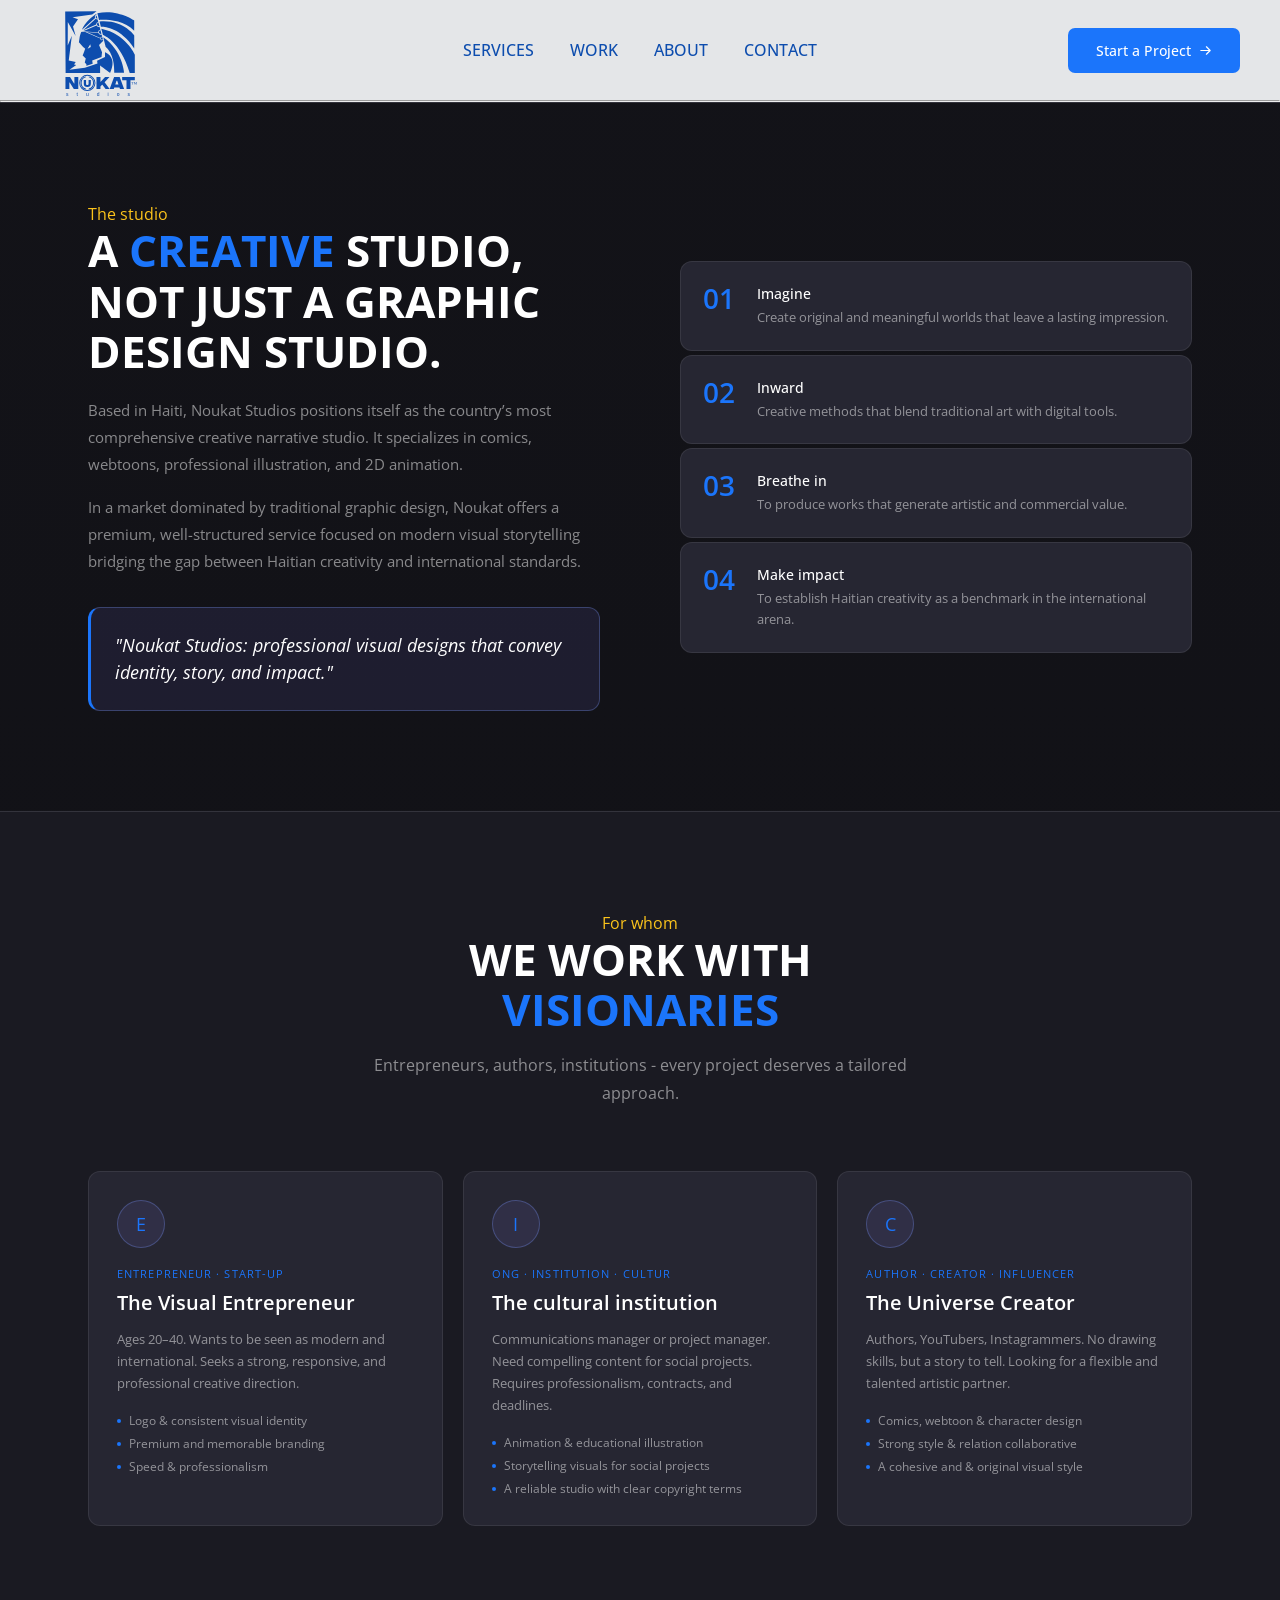
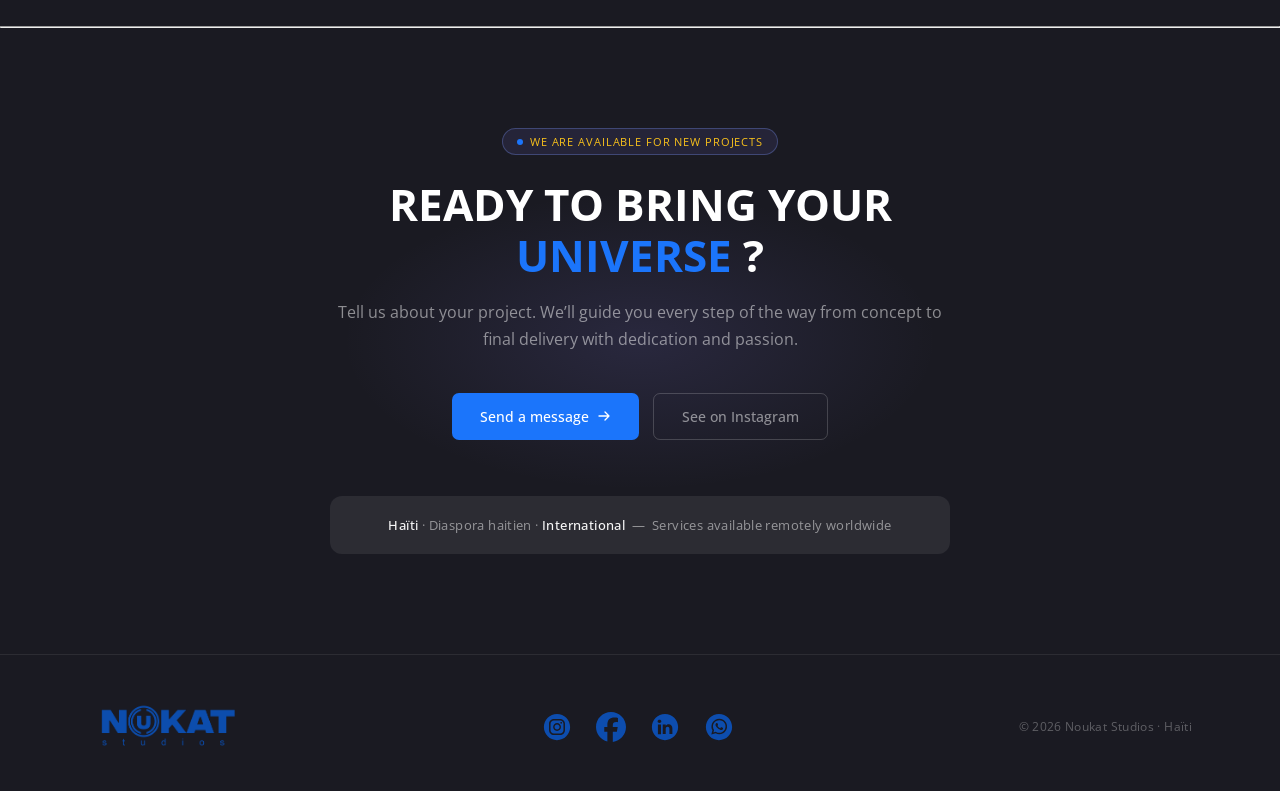
==== commit 0fdeb330: "Update about.html" ====
--- a/about.html
+++ b/about.html
@@ -39,7 +39,7 @@
                    CENTRE — Liens desktop 
                  ========================== -->
             <ul class="nav-links">
-                <li><a href="#services">Services</a></li>
+                <li><a href="index.html">Services</a></li>
                 <li><a href="portfolio.html">Work</a></li>
                 <li><a href="about.html">About</a></li>
                 <li><a href="contact.html">Contact</a></li>
@@ -113,7 +113,7 @@
                         <p class="about-text">
                             In a market dominated by traditional graphic design, Noukat offers
                             a premium, well-structured service focused on modern visual storytelling
-                            — bridging the gap between Haitian creativity and international
+                            bridging the gap between Haitian creativity and international
                             standards.
                         </p>
                
@@ -189,7 +189,7 @@
                     <span class="accent bold">visionaries</span>
                        </h2>
                        <p class="section-desc">
-                        Entrepreneurs, authors, institutions—every project deserves a
+                        Entrepreneurs, authors, institutions - every project deserves a
                         tailored approach.
                       </p>
                 </div>
@@ -294,8 +294,8 @@
                   <span class="accent bold">Universe</span> ?
                 </h2>
                 <p class="cta-sub">
-                    Tell us about your project. We’ll guide you every step of the way—
-                    from concept to final delivery—with dedication and passion.
+                    Tell us about your project. We’ll guide you every step of the way
+                    from concept to final delivery with dedication and passion.
                 </p>
                 <div class="cta-btns">
                   <a href="mailto:contact@noukatstudios.com" class="btn btn-primary">
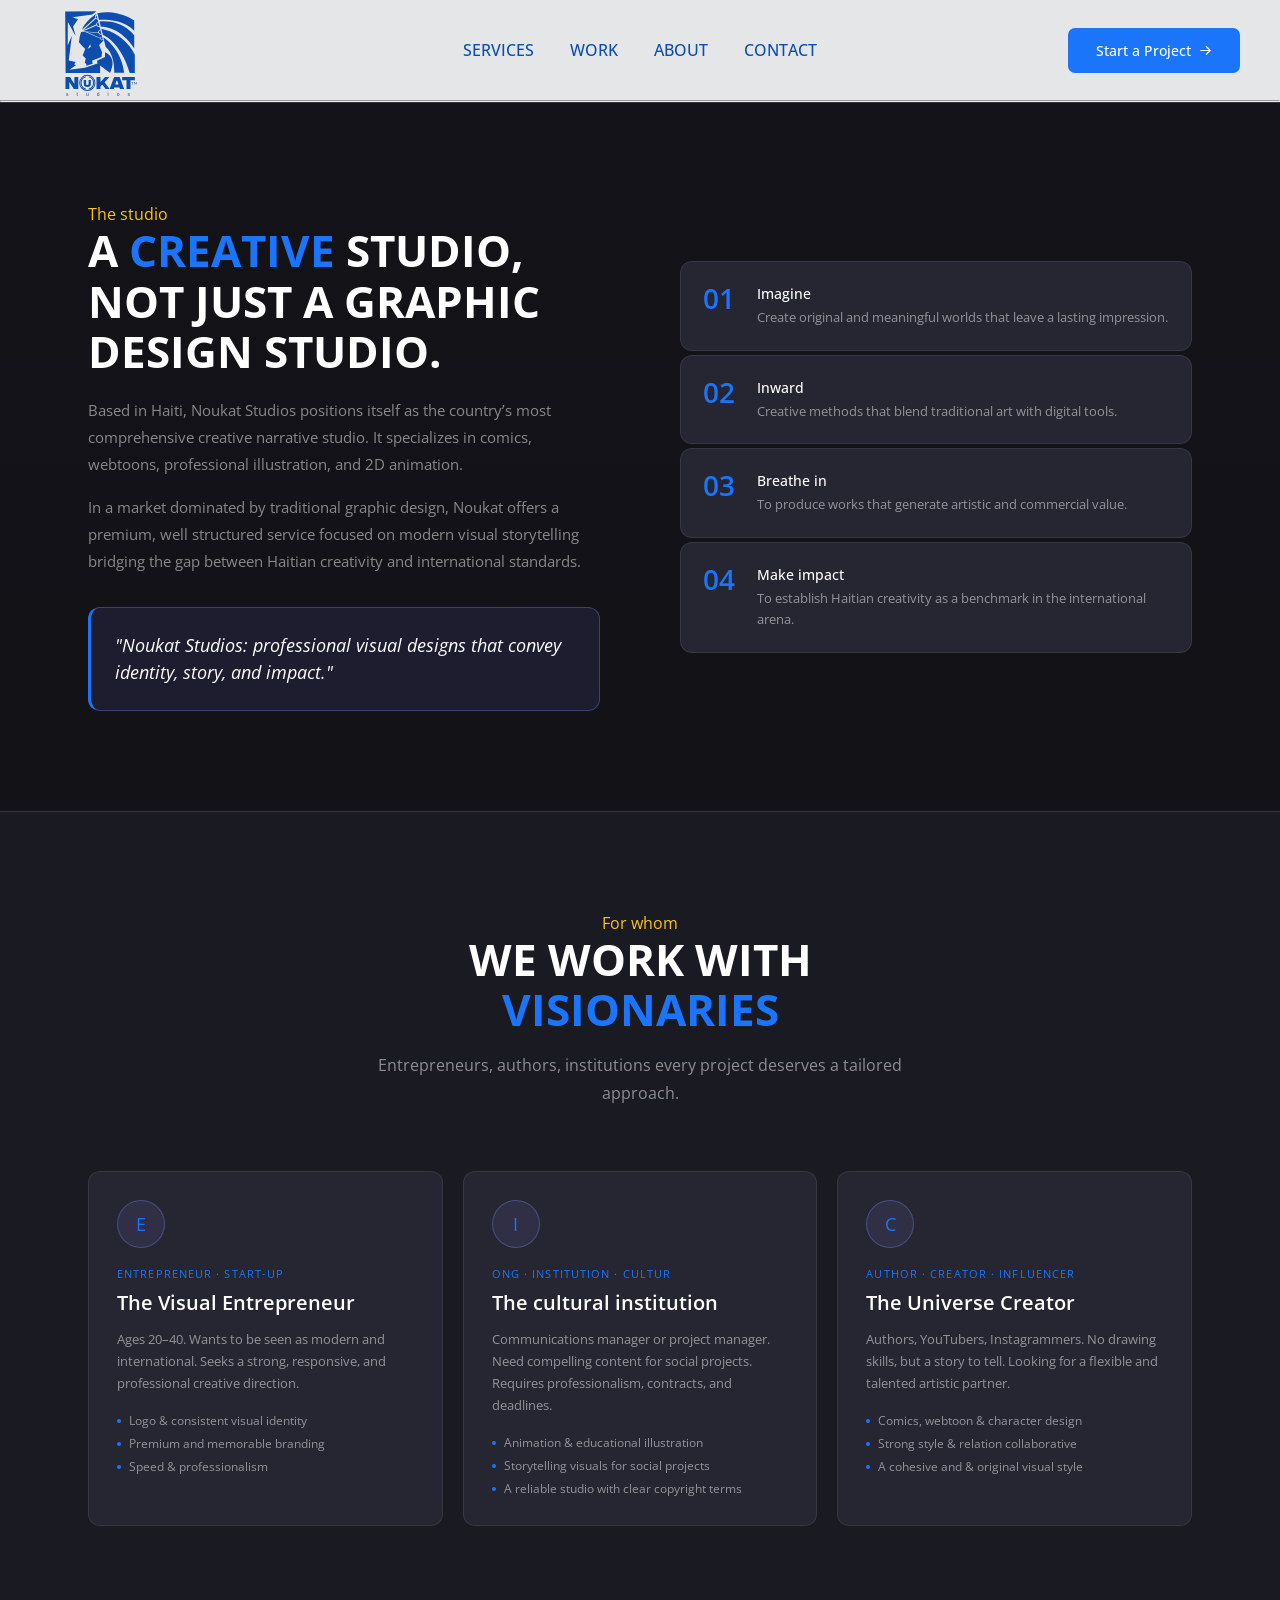
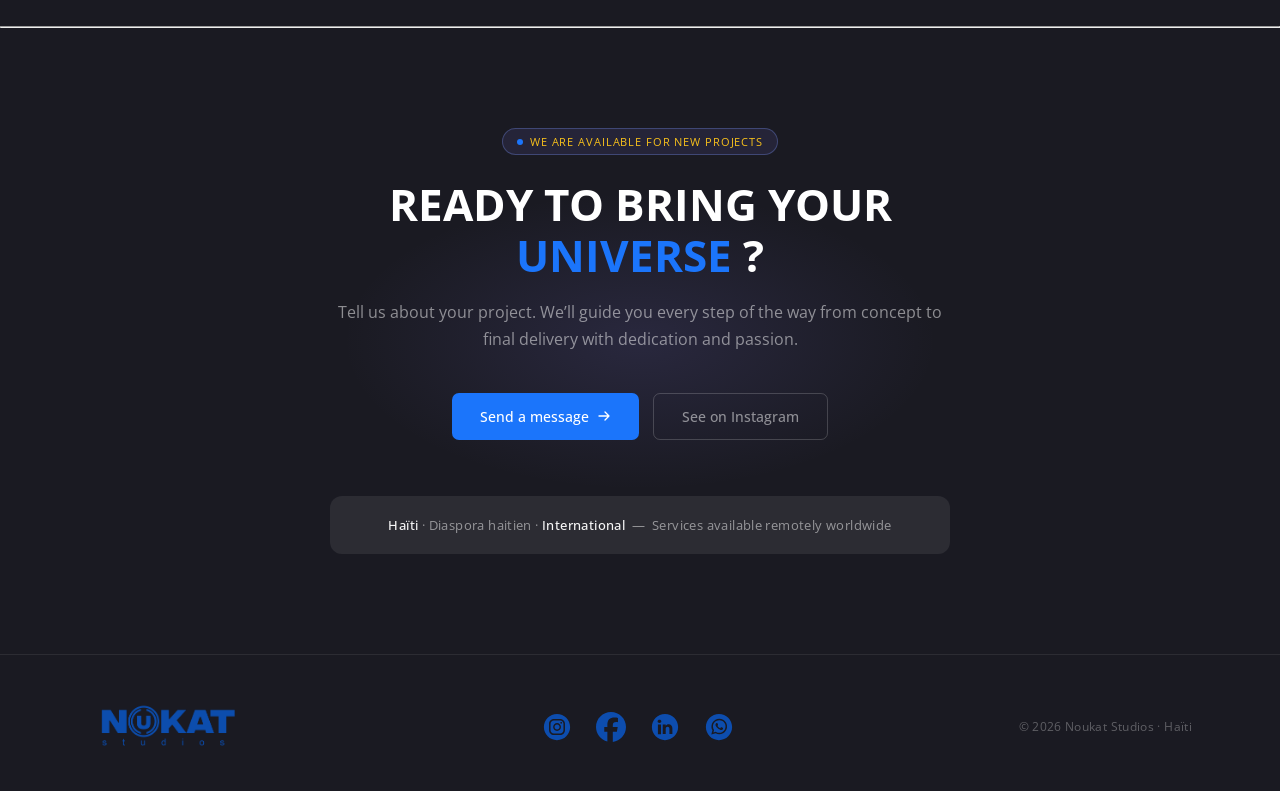
==== commit a2f676ea: "Update about.html" ====
--- a/about.html
+++ b/about.html
@@ -112,7 +112,7 @@
                         </p>
                         <p class="about-text">
                             In a market dominated by traditional graphic design, Noukat offers
-                            a premium, well-structured service focused on modern visual storytelling
+                            a premium, well structured service focused on modern visual storytelling
                             bridging the gap between Haitian creativity and international
                             standards.
                         </p>
@@ -189,7 +189,7 @@
                     <span class="accent bold">visionaries</span>
                        </h2>
                        <p class="section-desc">
-                        Entrepreneurs, authors, institutions - every project deserves a
+                        Entrepreneurs, authors, institutions every project deserves a
                         tailored approach.
                       </p>
                 </div>
--- a/css/stylesnoukat.css
+++ b/css/stylesnoukat.css
@@ -418,7 +418,7 @@
 }
 
 .stat-num {
-    font-size: 32px;
+    font-size: 29px;
     font-weight: 600;
     color: var(--white);
     line-height: 1;
